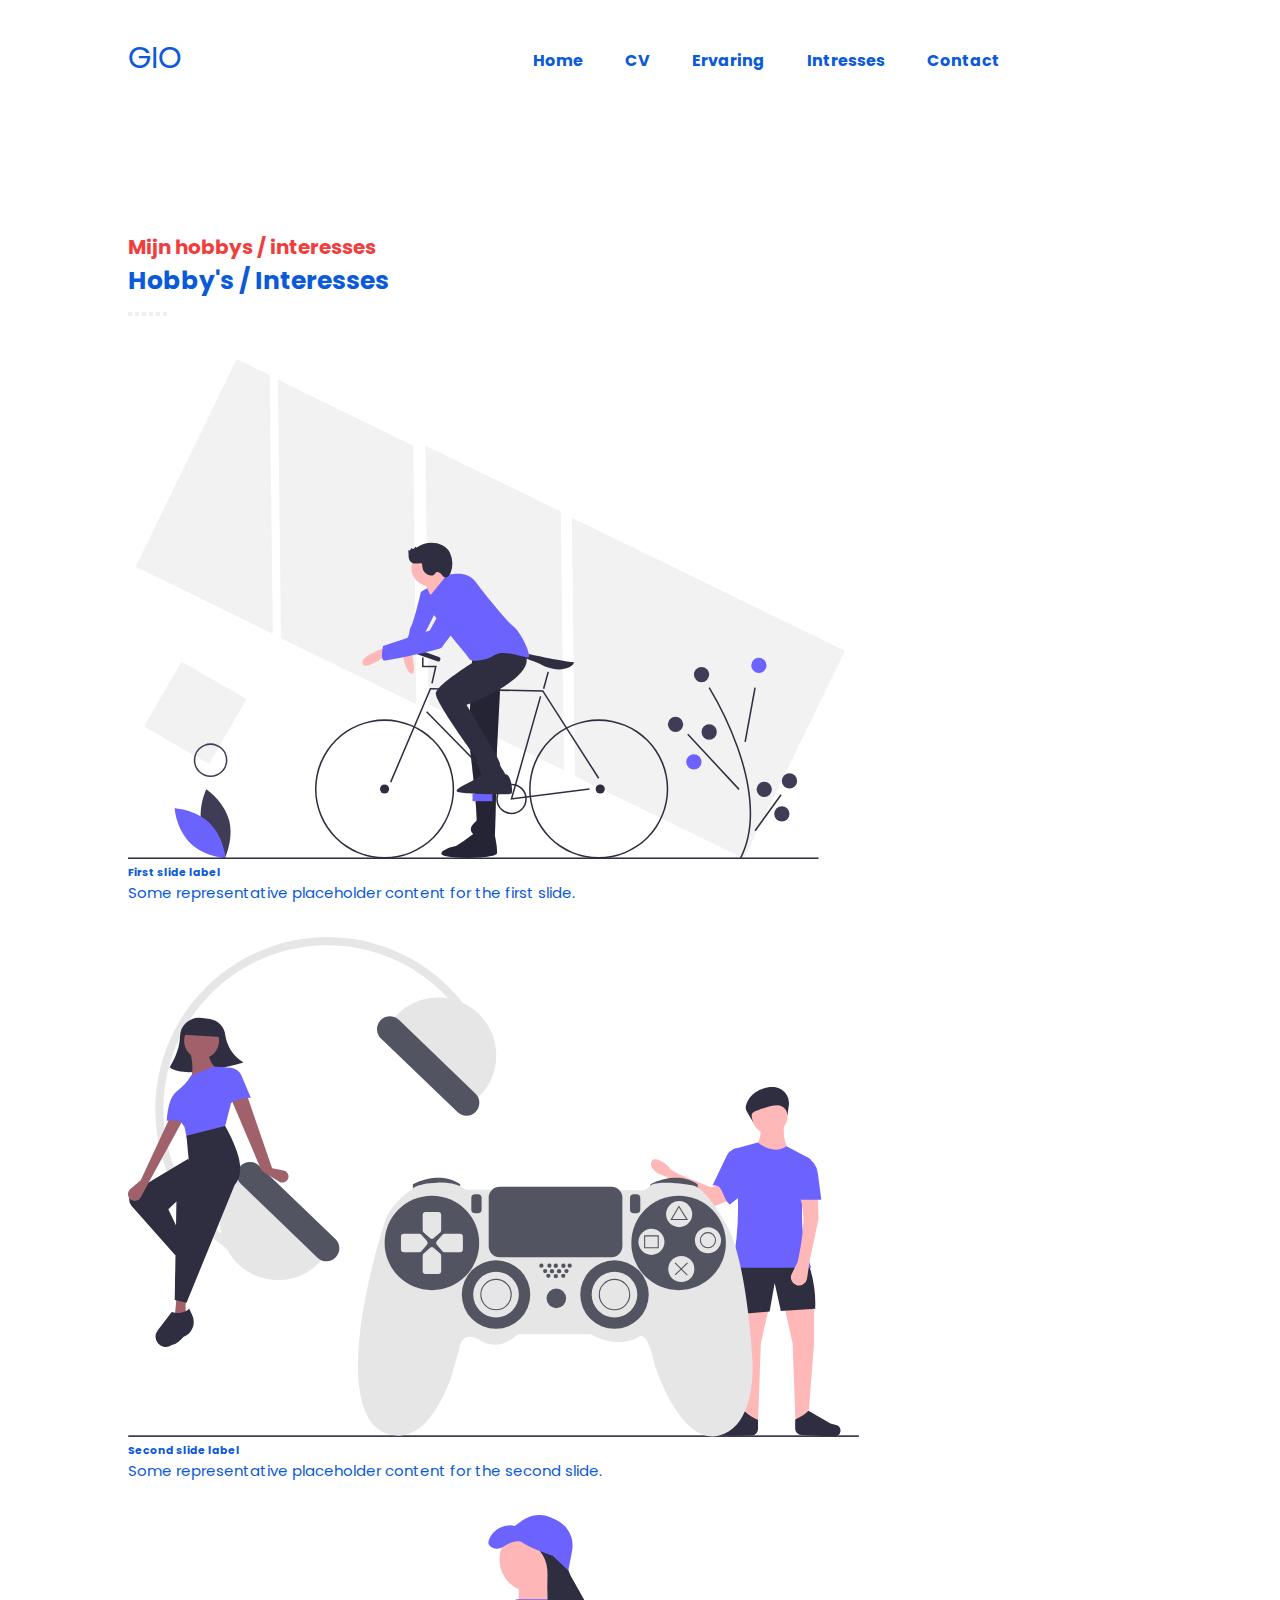
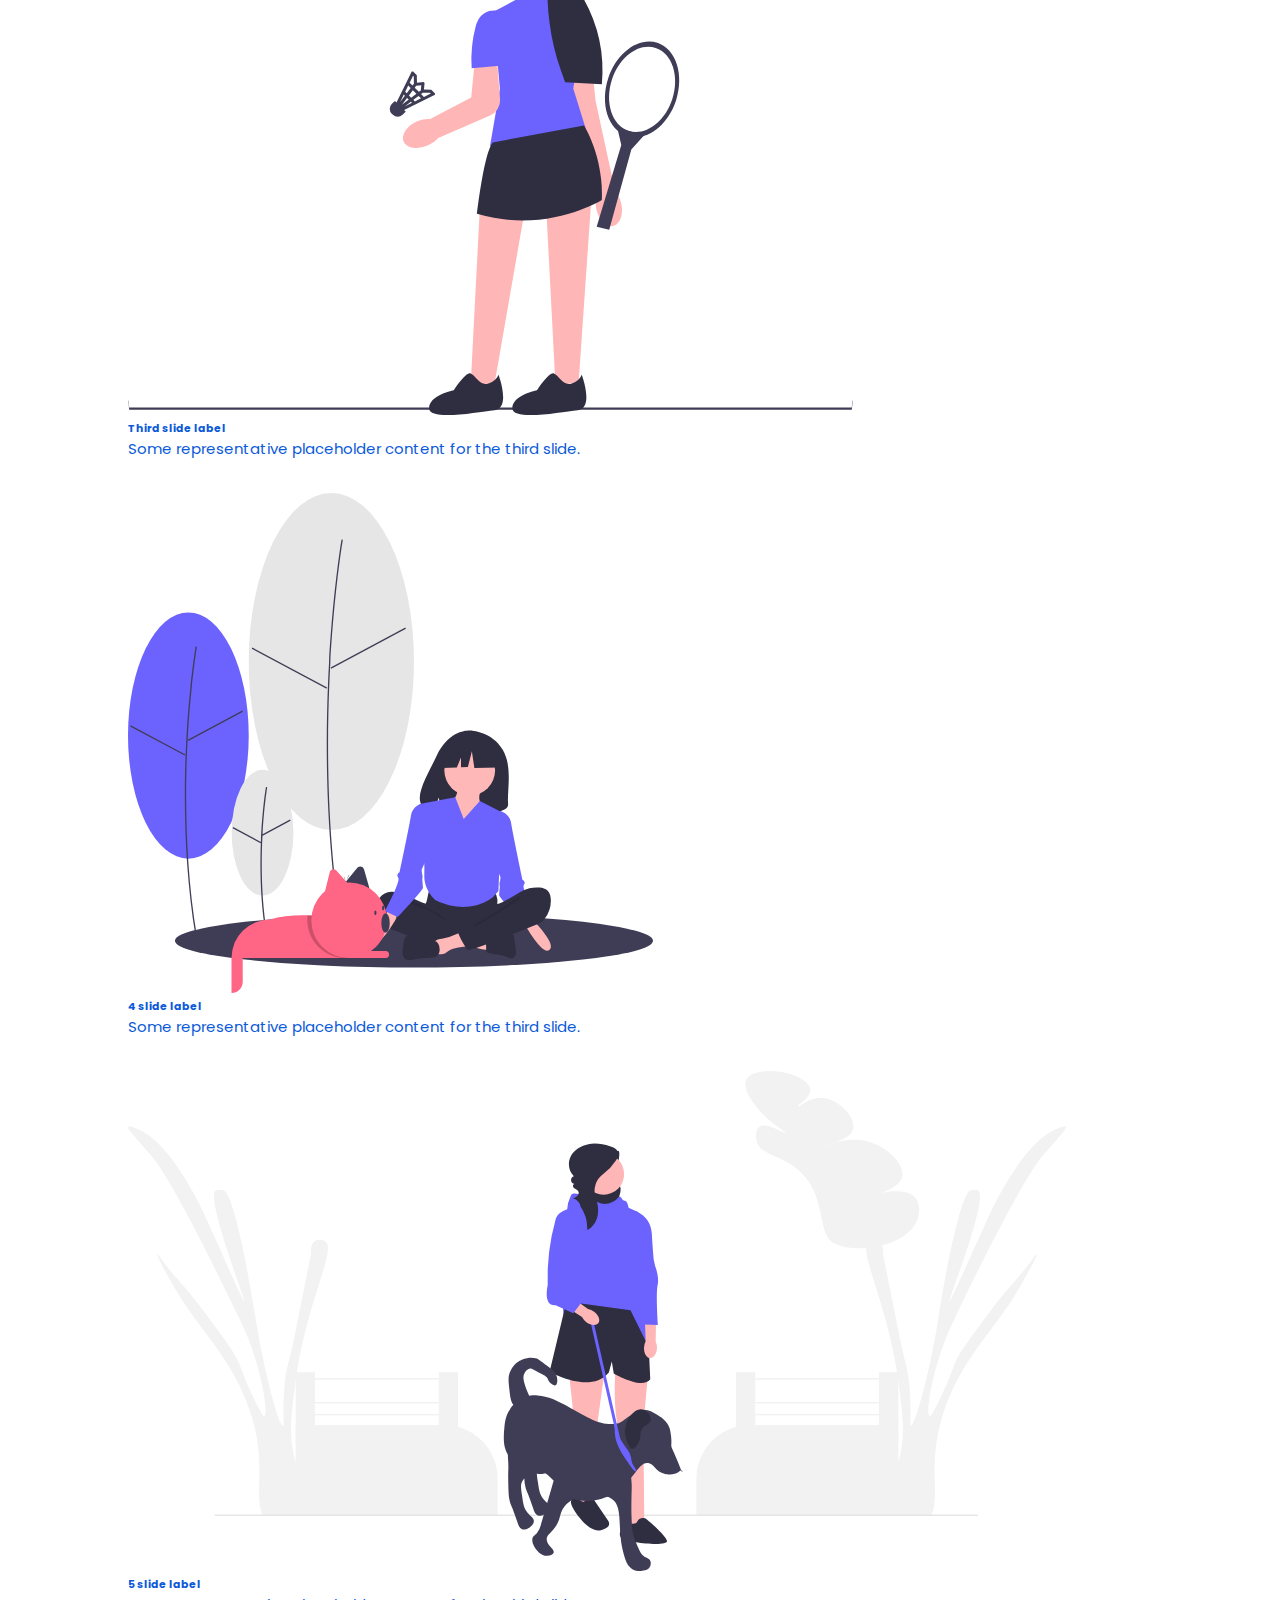
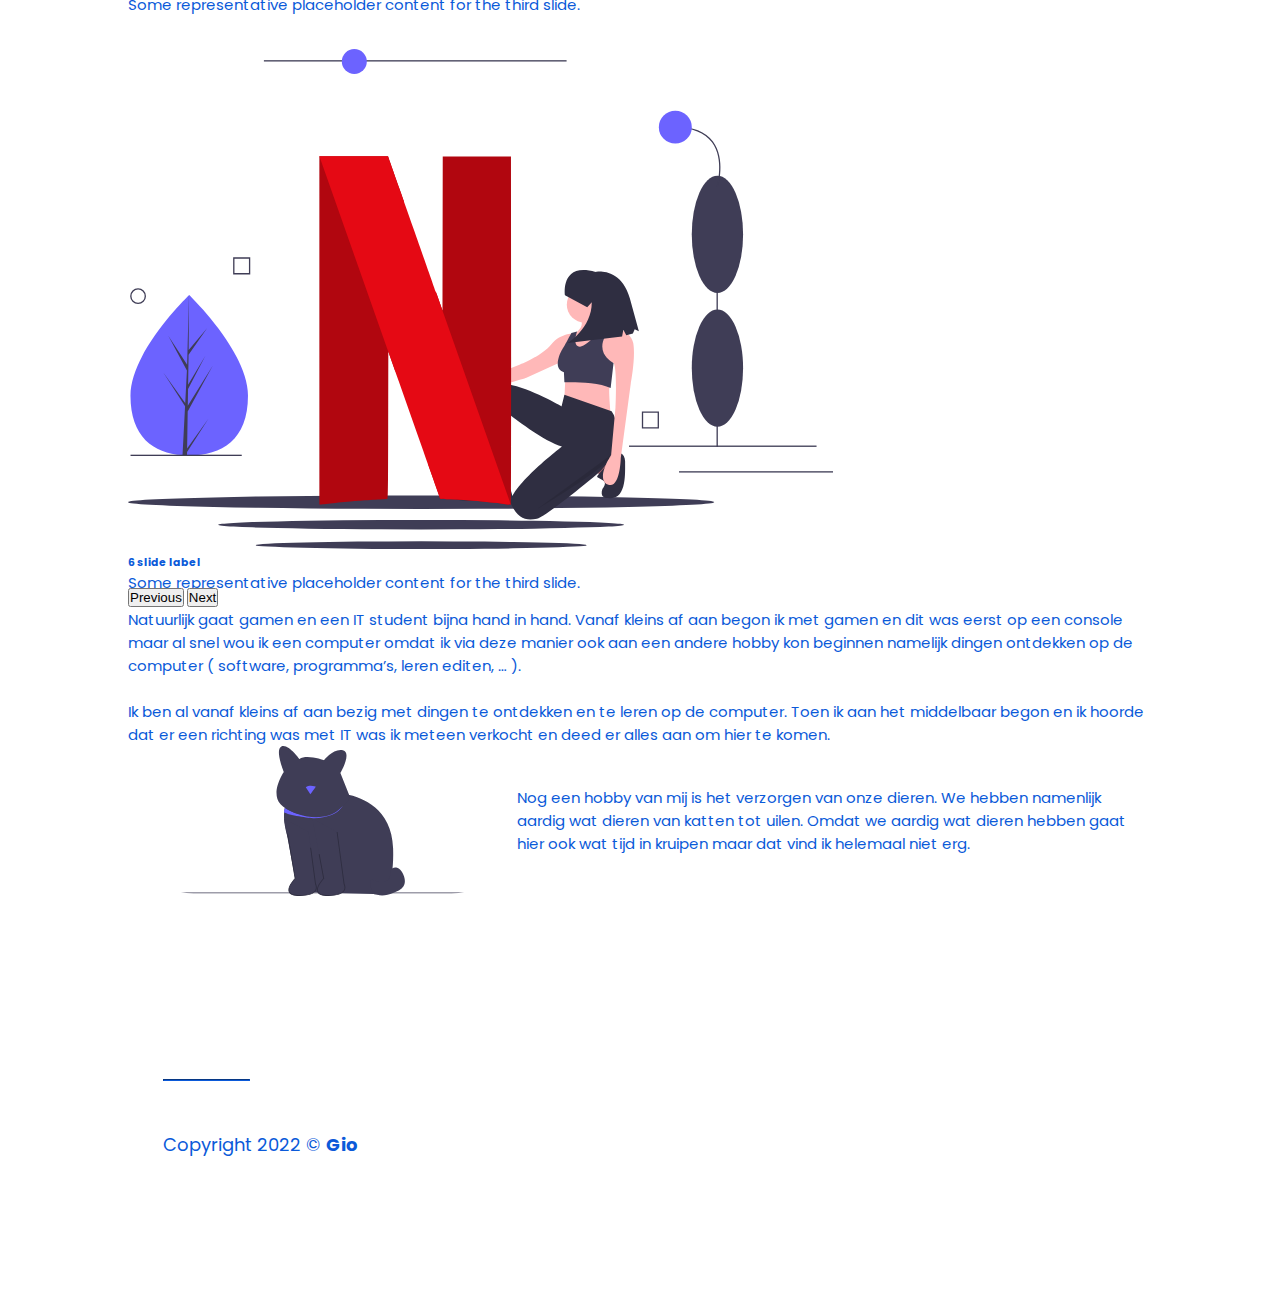
==== Intresses.html @ d93232ee "Uploaded Project 2 to github" ====
<!DOCTYPE html>
<html lang="en">

<head>
    <meta charset="UTF-8">
    <meta http-equiv="X-UA-Compatible" content="IE=edge">
    <meta name="viewport" content="width=device-width, initial-scale=1.0">
    <title>Intresses</title>
    <link rel="stylesheet" href="style.css">
    <link rel="stylesheet" href="https://cdnjs.cloudflare.com/ajax/libs/font-awesome/6.0.0-beta3/css/all.min.css"
        integrity="sha512-Fo3rlrZj/k7ujTnHg4CGR2D7kSs0v4LLanw2qksYuRlEzO+tcaEPQogQ0KaoGN26/zrn20ImR1DfuLWnOo7aBA=="
        crossorigin="anonymous" referrerpolicy="no-referrer" />
    <link rel="apple-touch-icon" sizes="180x180" href="assests/favicon/apple-touch-icon.png">
    <link rel="icon" type="image/png" sizes="32x32" href="assests//favicon/favicon-32x32.png">
    <link rel="icon" type="image/png" sizes="16x16" href="/assests/favicon/favicon-16x16.png">
    <link rel="manifest" href="assests/favicon/site.webmanifest">
    <link rel="mask-icon" href="assests/favicon/safari-pinned-tab.svg" color="#5bbad5">
    <link href="https://cdn.jsdelivr.net/npm/bootstrap@5.2.3/dist/css/bootstrap.min.css" rel="stylesheet"
        integrity="sha384-rbsA2VBKQhggwzxH7pPCaAqO46MgnOM80zW1RWuH61DGLwZJEdK2Kadq2F9CUG65" crossorigin="anonymous">
    <meta name="msapplication-TileColor" content="#da532c">
    <meta name="theme-color" content="#ffffff">
</head>

<body>
    <nav>
        <div>
            <p id="navigationgio"> GIO </p>
            <div>
                <p id="navigation">
                    <a href="index.html">Home</a>
                    <a href="CV.html">CV</a>
                    <a href="Ervaring.html">Ervaring</a>
                    <a href="Intresses.html">Intresses</a>
                    <a href="Contact.html">Contact</a>
                </p>
            </div>
        </div>
    </nav>

    <div class="tekst">
        <div>
            <h1>Mijn hobbys / interesses</h1>
            <h2>Hobby's / Interesses</h2>

            <div id="carouselExampleCaptions" class="carousel carousel-dark slide" data-bs-ride="false">
                <div class="carousel-indicators">
                    <button type="button" data-bs-target="#carouselExampleCaptions" data-bs-slide-to="0" class="active"
                        aria-current="true" aria-label="Slide 1"></button>
                    <button type="button" data-bs-target="#carouselExampleCaptions" data-bs-slide-to="1"
                        aria-label="Slide 2"></button>
                    <button type="button" data-bs-target="#carouselExampleCaptions" data-bs-slide-to="2"
                        aria-label="Slide 3"></button>
                    <button type="button" data-bs-target="#carouselExampleCaptions" data-bs-slide-to="3"
                        aria-label="Slide 4"></button>
                    <button type="button" data-bs-target="#carouselExampleCaptions" data-bs-slide-to="4"
                        aria-label="Slide 5"></button>
                    <button type="button" data-bs-target="#carouselExampleCaptions" data-bs-slide-to="5"
                        aria-label="Slide 6"></button>
                </div>
                <div class="carousel-inner">
                    <div class="carousel-item active">
                        <img src="/images/Slider1.svg" class="d-block w-100" alt="...">
                        <div class="carousel-caption d-none d-md-block">
                            <h5>First slide label</h5>
                            <p>Some representative placeholder content for the first slide.</p>
                        </div>
                    </div>
                    <div class="carousel-item">
                        <img src="/images/Slider2.svg" class="d-block w-100" alt="...">
                        <div class="carousel-caption d-none d-md-block">
                            <h5>Second slide label</h5>
                            <p>Some representative placeholder content for the second slide.</p>
                        </div>
                    </div>
                    <div class="carousel-item">
                        <img src="/images/Slider3.svg" class="d-block w-100" alt="...">
                        <div class="carousel-caption d-none d-md-block">
                            <h5>Third slide label</h5>
                            <p>Some representative placeholder content for the third slide.</p>
                        </div>
                    </div>
                    <div class="carousel-item">
                        <img src="/images/Slider4.svg" class="d-block w-100" alt="...">
                        <div class="carousel-caption d-none d-md-block">
                            <h5>4 slide label</h5>
                            <p>Some representative placeholder content for the third slide.</p>
                        </div>
                    </div>
                    <div class="carousel-item">
                        <img src="/images/Slider5.svg" class="d-block w-100" alt="...">
                        <div class="carousel-caption d-none d-md-block">
                            <h5>5 slide label</h5>
                            <p>Some representative placeholder content for the third slide.</p>
                        </div>
                    </div>
                    <div class="carousel-item">
                        <img src="/images/Slider6.svg" class="d-block w-100" alt="...">
                        <div class="carousel-caption d-none d-md-block">
                            <h5>6 slide label</h5>
                            <p>Some representative placeholder content for the third slide.</p>
                        </div>
                    </div>
                </div>
                <button class="carousel-control-prev" type="button" data-bs-target="#carouselExampleCaptions"
                    data-bs-slide="prev">
                    <span class="carousel-control-prev-icon" aria-hidden="true"></span>
                    <span class="visually-hidden">Previous</span>
                </button>
                <button class="carousel-control-next" type="button" data-bs-target="#carouselExampleCaptions"
                    data-bs-slide="next">
                    <span class="carousel-control-next-icon" aria-hidden="true"></span>
                    <span class="visually-hidden">Next</span>
                </button>
            </div>


            <p>Natuurlijk gaat gamen en een IT student bijna hand in hand. Vanaf kleins af aan begon ik met gamen en dit
                was eerst op een console maar al snel wou ik een computer omdat ik via deze manier ook aan een andere
                hobby kon beginnen namelijk dingen ontdekken op de computer ( software, programma’s, leren editen, … ).
                <br> <br>
                Ik ben al vanaf kleins af aan bezig met dingen te ontdekken en te leren op de computer. Toen ik aan het
                middelbaar begon en ik hoorde dat er een richting was met IT was ik meteen verkocht en deed er alles aan
                om hier te komen.</p>
        </div>
    </div>
    <div class="tekst interesse2 pt-4">
        <img src="/images/kat.svg" alt="InteresseKatFoto">
        <p>Nog een hobby van mij is het verzorgen van onze dieren. We hebben namenlijk aardig wat dieren van katten tot
            uilen. Omdat we aardig wat dieren hebben gaat hier ook wat tijd in kruipen maar dat vind ik helemaal niet
            erg.</p>
    </div>
    <footer id="contact">
        <div class="container">
            <div class="footer-cards">
                <div id="general-information">
                    <hr>
                    <p>Copyright 2022 &copy; <b>Gio</b></p>
                    <i class="fab fa-facebook-f"></i> <i class="fab fa-instagram"></i> <i class="fab fa-twitter"></i>
                </div>
            </div>
        </div>
    </footer>

    <script src="https://cdn.jsdelivr.net/npm/bootstrap@5.2.3/dist/js/bootstrap.bundle.min.js"
        integrity="sha384-kenU1KFdBIe4zVF0s0G1M5b4hcpxyD9F7jL+jjXkk+Q2h455rYXK/7HAuoJl+0I4" crossorigin="anonymous">
    </script>

</body>

</html>
---- style.css ----
@import url('https://fonts.googleapis.com/css2?family=Poppins:ital,wght@0,100;0,200;0,300;0,400;0,500;0,600;0,700;0,800;0,900;1,100;1,200;1,300;1,400;1,500;1,600;1,700;1,800;1,900&display=swap');

* {
    margin: 0;
    padding: 0;
}

body, html {
    color: #0b5ad9;
    font-family: "Poppins", sans-serif;
    font-size: 13px;
    padding-top: 116px; 
}

nav {
    width: 100%;
    background-color: #fff;
    position: fixed;
    top: 0;
    left: 0;
    height: 116px;
    display: flex;
    justify-content: center;
    align-items: center;
    z-index: 100000000000;
}

nav #navigationgio {
    color: #0b5ad9 !important;
    text-decoration: none;
    font-size: 30px;
}

nav a {
    color: #0b5ad9 !important;
    text-decoration: none;
}

nav div {
    display: flex;
    width: 80%;
}

nav div div {
    display: block;
    text-align: right;
}

nav #navigation {
    margin-bottom: 0;
    margin-top: 1rem;
    font-size: 16px;
    font-weight: bold;
}

nav #navigation a {
    margin-left: 3rem;
}

h1  {
    color: #f23d3d;
    font-size: 20px;
}

h2{
    color: #0b5ad9 ;
    font-size: 25px;
}

.tekst { 
    max-width: 80%;
    margin: auto;
}

.home,.profile ,.interesse ,.interesse2,.programmeren{
display: flex;
justify-content: space-between;
align-items: center;
}

.map{
    display: flex;
    justify-content: space-between;
    align-items: center;
}

.home img{
    max-width: 500px;
}
.profile img{
    max-height: 250px;
    border-radius: 50%;
}
.interesse img{
    max-height: 250px;
    border-radius: 25%;
}
.interesse2 img{
    max-height: 150px;
    border-radius: 25%;
}
.programmeren img{
    max-height: 300px;
}

.center{
    text-align: center;
    display: flex;
    justify-content: space-between;
    align-items: center;
}
.center div{
    flex-grow: 1;
}
.center img{
    max-height: 200px;
    transform:translateX(-350px);
}
.werkervaring, .opleiding, .hobbies, .vaardigheden{
    line-height: 3;
}
.vaardigheden ul{
    padding-left: 1rem;
    color: #0b5ad9;  
}
p {
    color: #0b5ad9;  
    font-size: 15px;
}
/* table ,td,th{
    width: 50%;
    border: 1px solid black;
}
table{
    border-collapse: collapse;
}
td, th{
    padding: 1rem;
} */
.knop{
    background-color: #f23d3d;
    border: none !important;
    padding: 10px 25px;
    border-radius: 50rem;
    font-weight: bold;
    font-size: 15px;
    font-family: "Poppins", sans-serif;
    color: #0b5ad9;
    text-decoration: none;
    display: inline-block;
}

.skill {
    display: flex;
    align-items: center;
    height: 35px;
}

.skill > p {
    min-width: 120px;
    margin-bottom: 0;
}

.skill > div {
    flex-grow: 1;
}

.item {
    display: flex;
    justify-content: space-between;
    align-items: center;
}

.item img {
    width: 25%;
}

footer {
    height: 400px;
    display: flex;
    justify-content: center;
    align-items: center;
}

footer .container {
    width: 80%;
    margin: auto;
}

.footer-cards {
    display: flex;
}

.footer-cards div#general-information,
.footer-cards div#contact-details,
.footer-cards div#maps {
    padding: 35px;
    width: 33.33%;
}

footer hr {
    width: 85px;
    border-color: #0b5ad9;
    margin-top: 75px;
    margin-bottom: 50px;
}

footer p {
    font-size: 18px;
}

footer img {
    margin-bottom: 30px;
}

footer i {
    color: #0b5ad9;
    margin-right: 25px;
    font-size: 20px;
}

footer a {
    color: #0b5ad9;
    text-decoration: none;
}

footer #contact-details p:nth-child(1) {
    font-size: 21px;
    font-weight: bold;
    margin-top: 25px;
    margin-bottom: 25px;
}

footer #contact-details div {
    display: flex;
    align-items: center;
    margin-bottom: 20px;
}

.footer-cards div#contact-details {
    margin-left: 50px;
}

  
  .slick-slide {
      margin: 0px 20px;
  }
  
  .slick-slide img {
      width: 100%;
  }
  
  .slick-slider
  {
      position: relative;
      display: block;
      box-sizing: border-box;
      -webkit-user-select: none;
      -moz-user-select: none;
      -ms-user-select: none;
              user-select: none;
      -webkit-touch-callout: none;
      -khtml-user-select: none;
      -ms-touch-action: pan-y;
          touch-action: pan-y;
      -webkit-tap-highlight-color: transparent;
  }
  
  .slick-list
  {
      position: relative;
      display: block;
      overflow: hidden;
      margin: 0;
      padding: 0;
  }
  .slick-list:focus
  {
      outline: none;
  }
  .slick-list.dragging
  {
      cursor: pointer;
      cursor: hand;
  }
  
  .slick-slider .slick-track,
  .slick-slider .slick-list
  {
      -webkit-transform: translate3d(0, 0, 0);
         -moz-transform: translate3d(0, 0, 0);
          -ms-transform: translate3d(0, 0, 0);
           -o-transform: translate3d(0, 0, 0);
              transform: translate3d(0, 0, 0);
  }
  
  .slick-track
  {
      position: relative;
      top: 0;
      left: 0;
      display: block;
  }
  .slick-track:before,
  .slick-track:after
  {
      display: table;
      content: '';
  }
  .slick-track:after
  {
      clear: both;
  }
  .slick-loading .slick-track
  {
      visibility: hidden;
  }
  
  .slick-slide
  {
      display: none;
      float: left;
      height: 100%;
      min-height: 1px;
  }
  [dir='rtl'] .slick-slide
  {
      float: right;
  }
  .slick-slide img
  {
      display: block;
  }
  .slick-slide.slick-loading img
  {
      display: none;
  }
  .slick-slide.dragging img
  {
      pointer-events: none;
  }
  .slick-initialized .slick-slide
  {
      display: block;
  }
  .slick-loading .slick-slide
  {
      visibility: hidden;
  }
  .slick-vertical .slick-slide
  {
      display: block;
      height: auto;
      border: 1px solid transparent;
  }
  .slick-arrow.slick-hidden {
      display: none;
  }

  .text-primary {
    color: #0b5ad9 !important;
  }

  .slide-cv {
    height: 200px;
  }

  .slide-cv img {
    height: 100%;
  }

  .logos {
    padding-top: 3rem;
    padding-bottom: 3rem;
  }

  .carousel-item img {
    border-radius: 0 !important;
  }

  #carouselExampleCaptions {
    width: 100%;
  }

  .carousel-item {
    height: 500px;
    padding-top: 3rem;
    padding-bottom: 3rem;
  }

  .carousel-item img {
    height: 100%;
    width: auto;
  }

  .carousel-caption {
    background-color: rgba(255,255,255,0.75);
    border-radius: 5px;
  }

  .carousel-caption h5 {
    font-weight: bold;
  }

  .form-control {
    margin-bottom: 1rem;
  }
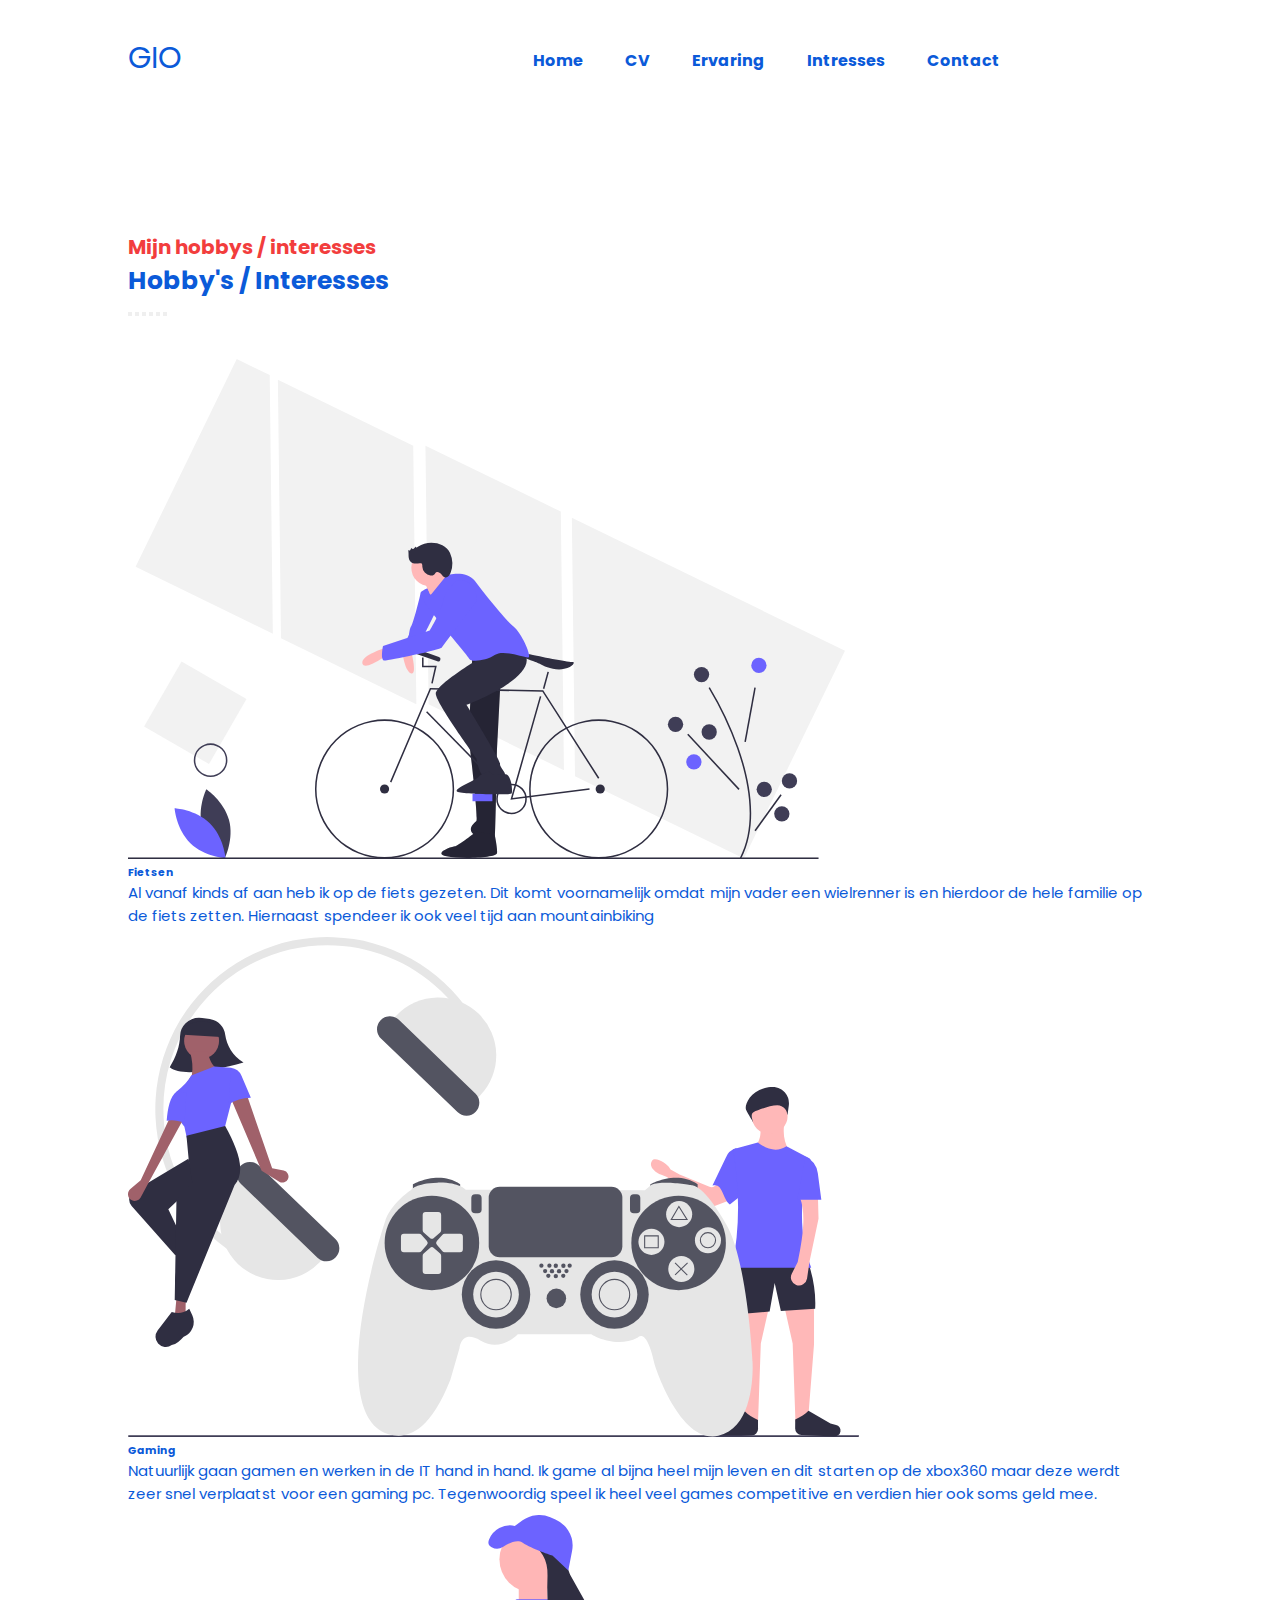
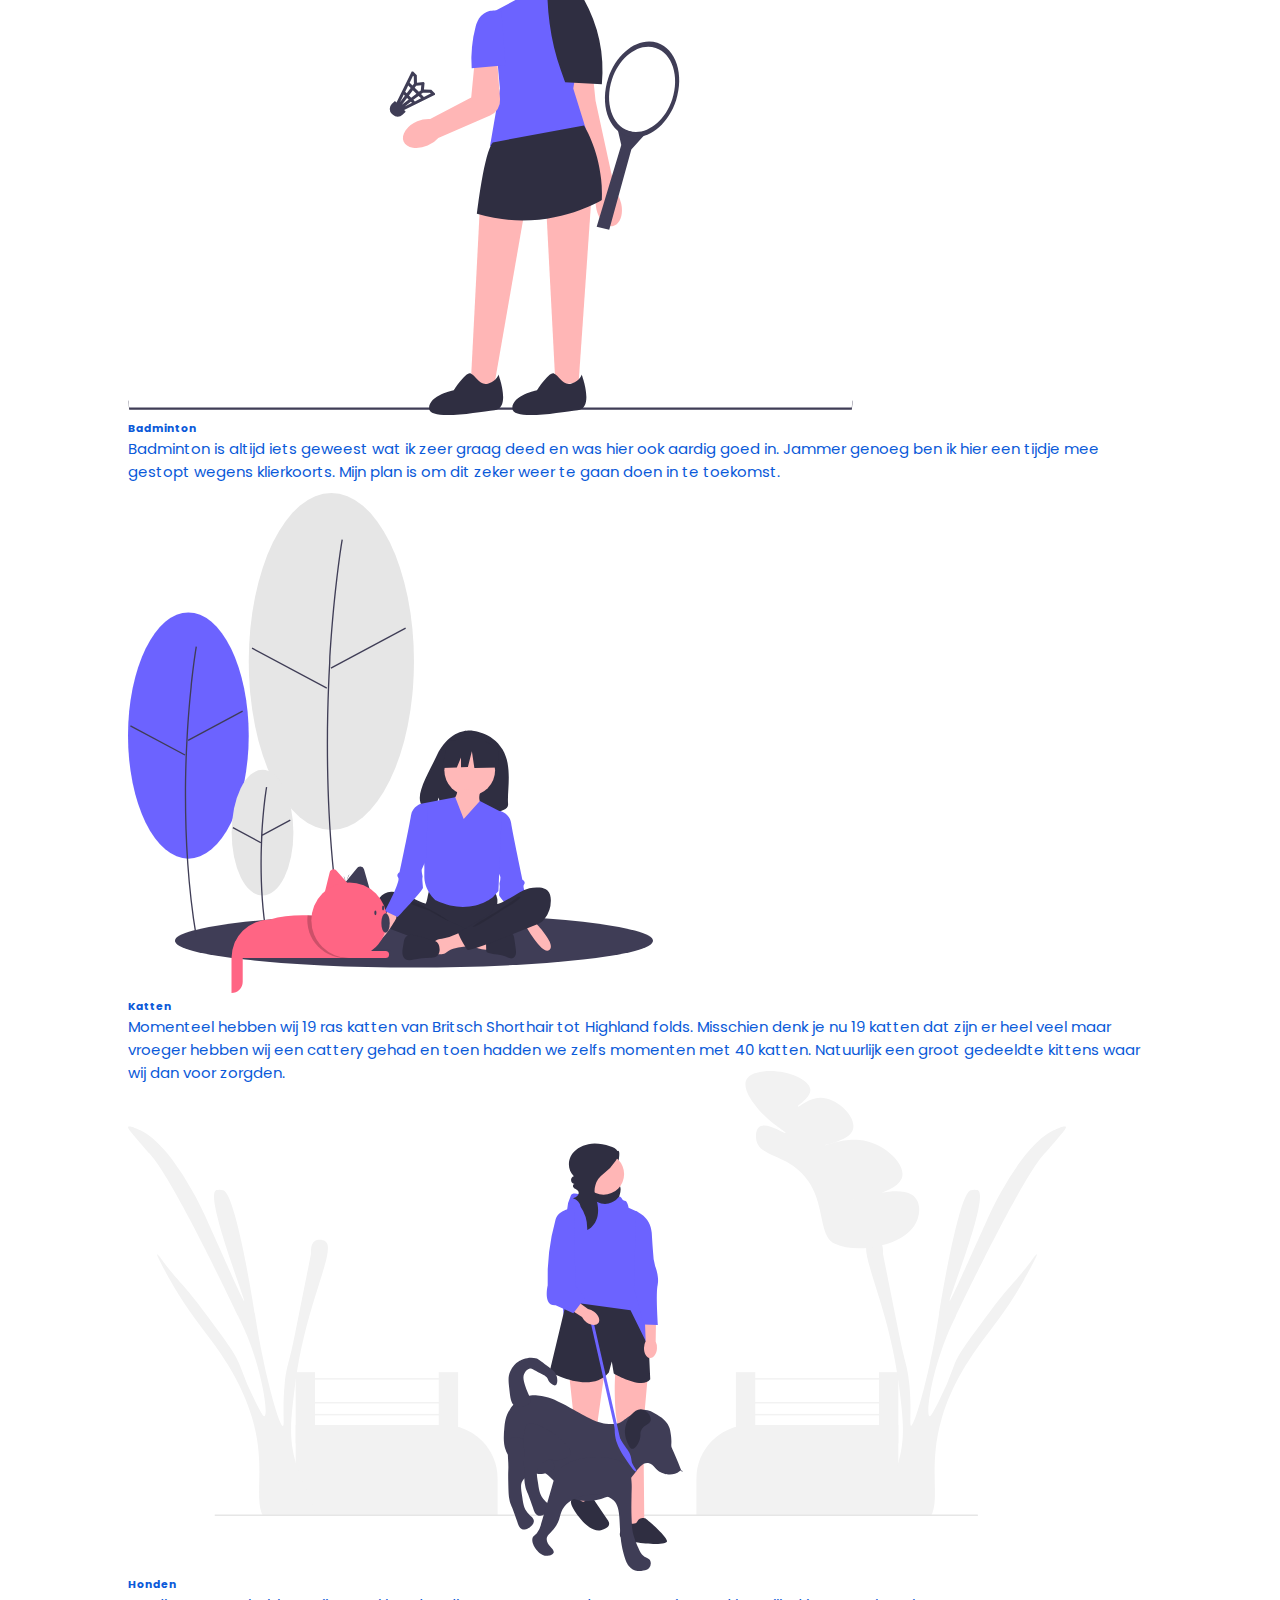
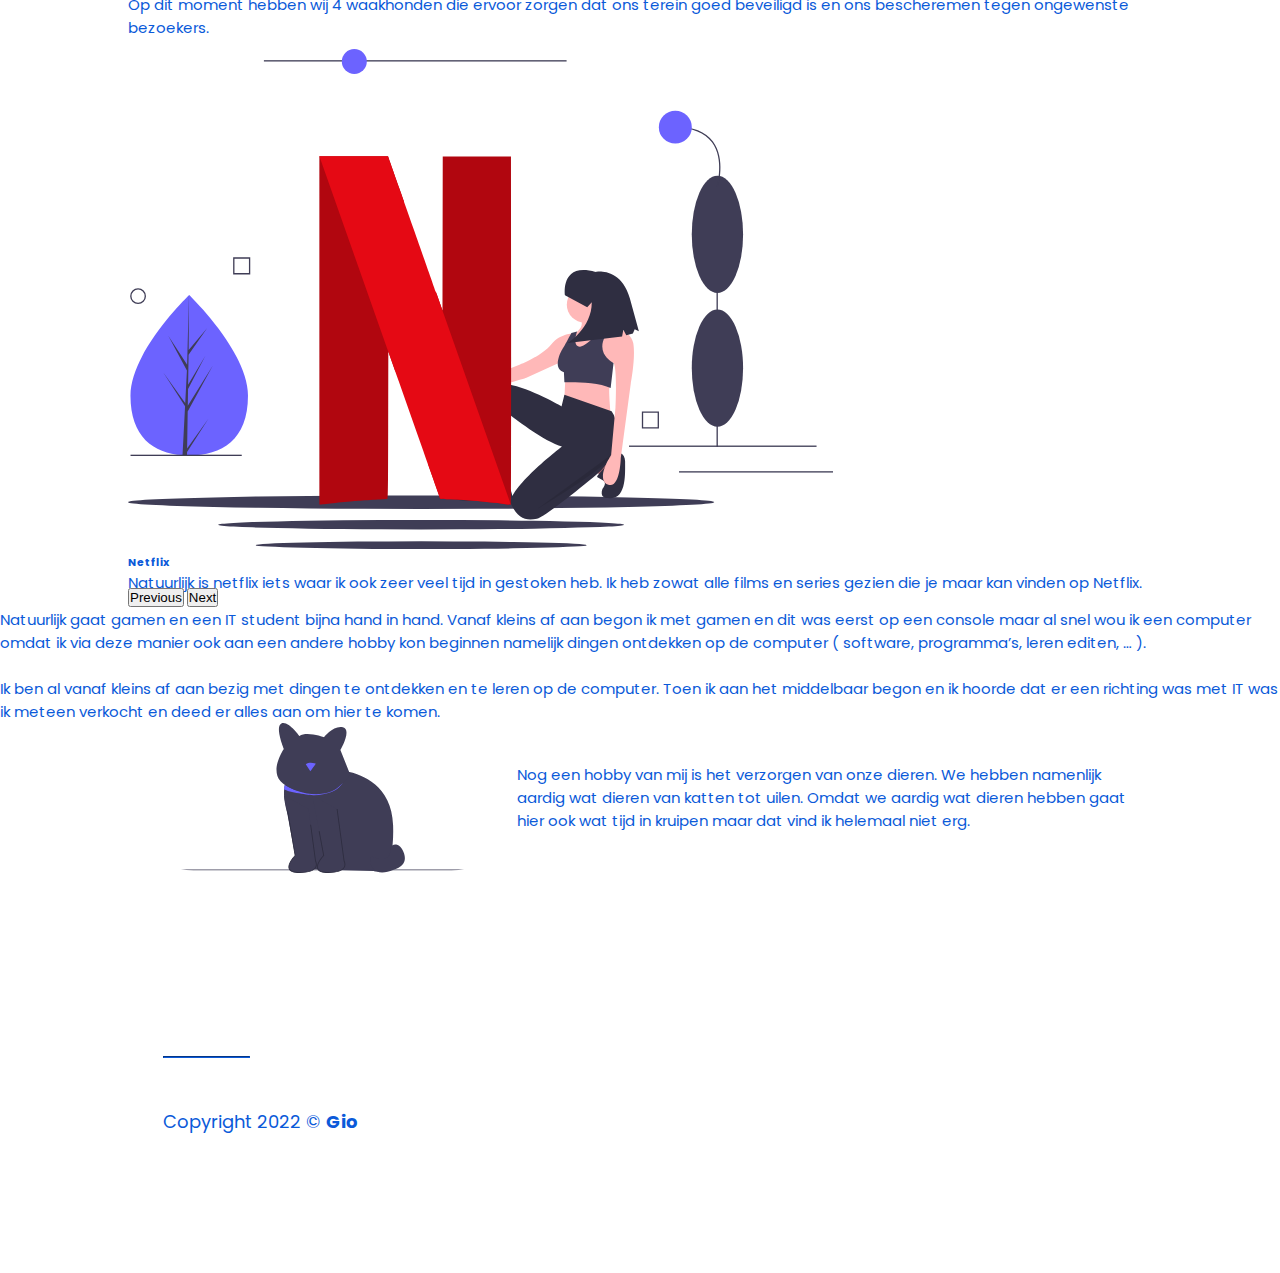
==== commit db9dde54: "Updated Interesse.html" ====
--- a/Intresses.html
+++ b/Intresses.html
@@ -61,43 +61,45 @@
                     <div class="carousel-item active">
                         <img src="/images/Slider1.svg" class="d-block w-100" alt="...">
                         <div class="carousel-caption d-none d-md-block">
-                            <h5>First slide label</h5>
-                            <p>Some representative placeholder content for the first slide.</p>
+                            <h5>Fietsen</h5>
+                            <p>Al vanaf kinds af aan heb ik op de fiets gezeten. Dit komt voornamelijk omdat mijn vader een wielrenner is en hierdoor de hele familie op de fiets zetten. Hiernaast spendeer ik ook veel tijd aan mountainbiking</p>
                         </div>
                     </div>
                     <div class="carousel-item">
                         <img src="/images/Slider2.svg" class="d-block w-100" alt="...">
                         <div class="carousel-caption d-none d-md-block">
-                            <h5>Second slide label</h5>
-                            <p>Some representative placeholder content for the second slide.</p>
+                            <h5>Gaming</h5>
+                            <p>Natuurlijk gaan gamen en werken in de IT hand in hand. Ik game al bijna heel mijn leven en dit starten op de xbox360 maar deze werdt zeer snel verplaatst voor een gaming pc. Tegenwoordig speel ik heel veel games competitive en verdien hier ook soms geld mee. </p>
                         </div>
                     </div>
                     <div class="carousel-item">
                         <img src="/images/Slider3.svg" class="d-block w-100" alt="...">
                         <div class="carousel-caption d-none d-md-block">
-                            <h5>Third slide label</h5>
-                            <p>Some representative placeholder content for the third slide.</p>
+                            <h5>Badminton</h5>
+                            <p>Badminton is altijd iets geweest wat ik zeer graag deed en was hier ook aardig goed in. Jammer genoeg ben ik hier een tijdje mee gestopt wegens klierkoorts. Mijn plan is om dit zeker weer te gaan doen in te toekomst.</p>
                         </div>
                     </div>
                     <div class="carousel-item">
                         <img src="/images/Slider4.svg" class="d-block w-100" alt="...">
                         <div class="carousel-caption d-none d-md-block">
-                            <h5>4 slide label</h5>
-                            <p>Some representative placeholder content for the third slide.</p>
+                            <h5>Katten</h5>
+                            <p>Momenteel hebben wij 19 ras katten van Britsch Shorthair tot Highland folds. Misschien denk je nu 19 katten dat zijn er heel veel maar vroeger hebben wij een cattery gehad en toen hadden we zelfs momenten met 40 katten. Natuurlijk een groot gedeeldte kittens waar wij dan voor zorgden.</p>
                         </div>
                     </div>
                     <div class="carousel-item">
                         <img src="/images/Slider5.svg" class="d-block w-100" alt="...">
                         <div class="carousel-caption d-none d-md-block">
-                            <h5>5 slide label</h5>
-                            <p>Some representative placeholder content for the third slide.</p>
+                            <h5>Honden</h5>
+                            <p>Op dit moment hebben wij 4 waakhonden die ervoor zorgen dat ons terein goed beveiligd is en ons bescheremen tegen ongewenste bezoekers.</p>
+                          </div>
                         </div>
                     </div>
                     <div class="carousel-item">
                         <img src="/images/Slider6.svg" class="d-block w-100" alt="...">
                         <div class="carousel-caption d-none d-md-block">
-                            <h5>6 slide label</h5>
-                            <p>Some representative placeholder content for the third slide.</p>
+                            <h5>Netflix</h5>
+                            <p>Natuurlijk is netflix iets waar ik ook zeer veel tijd in gestoken heb. Ik heb zowat alle films en series gezien die je maar kan vinden op Netflix.</p>
+                          </div>
                         </div>
                     </div>
                 </div>
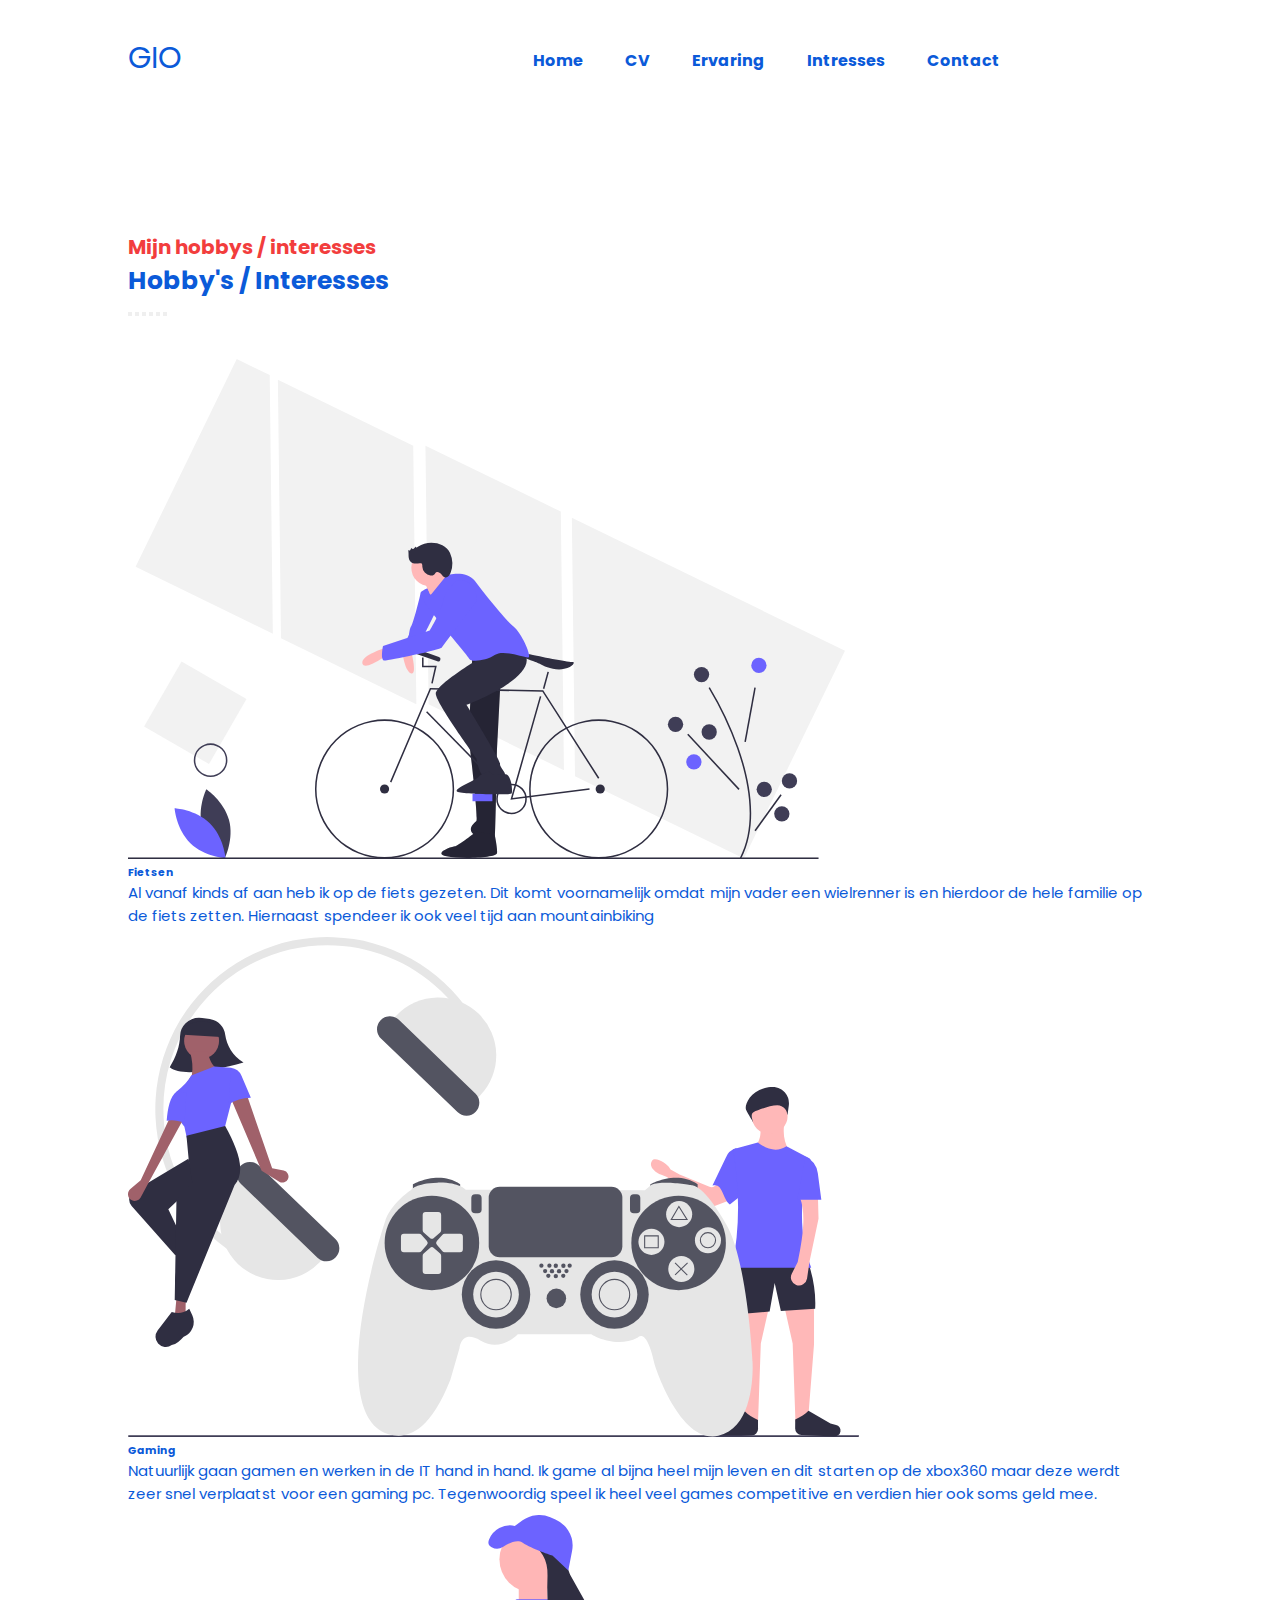
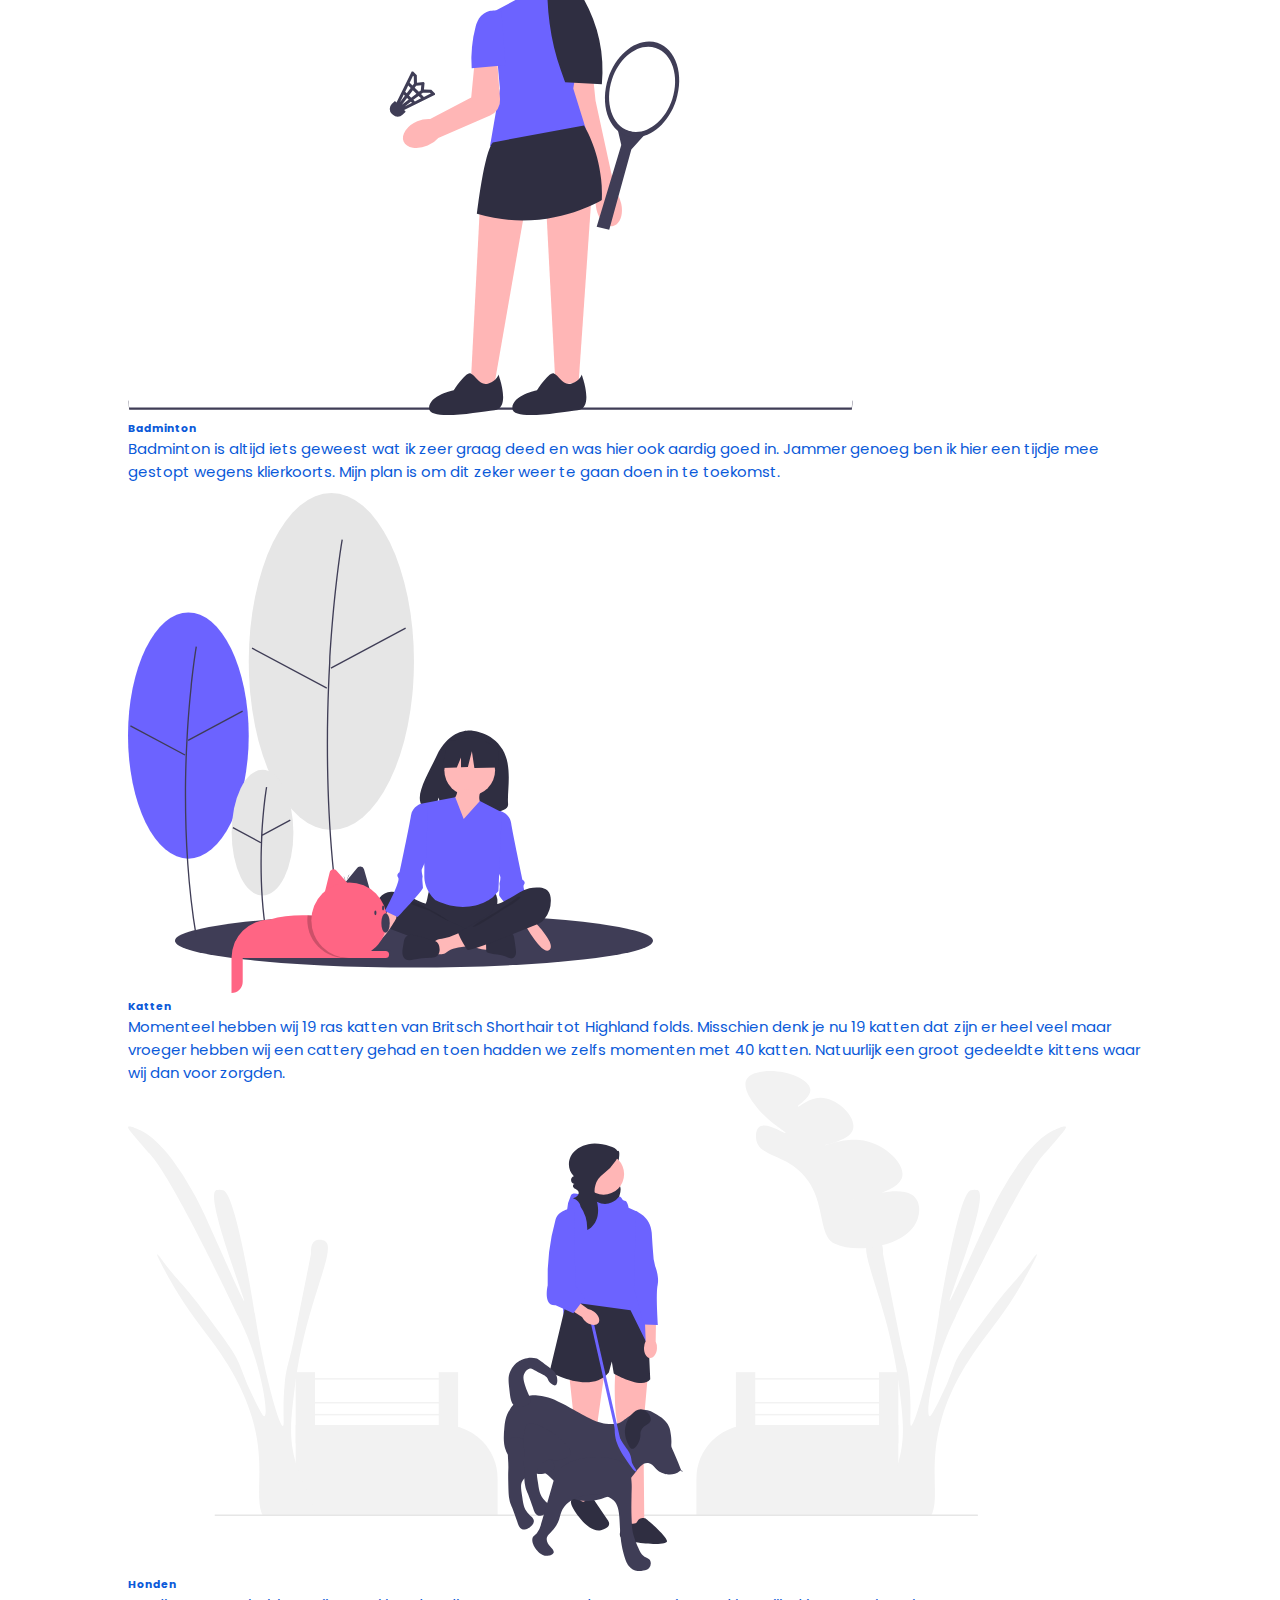
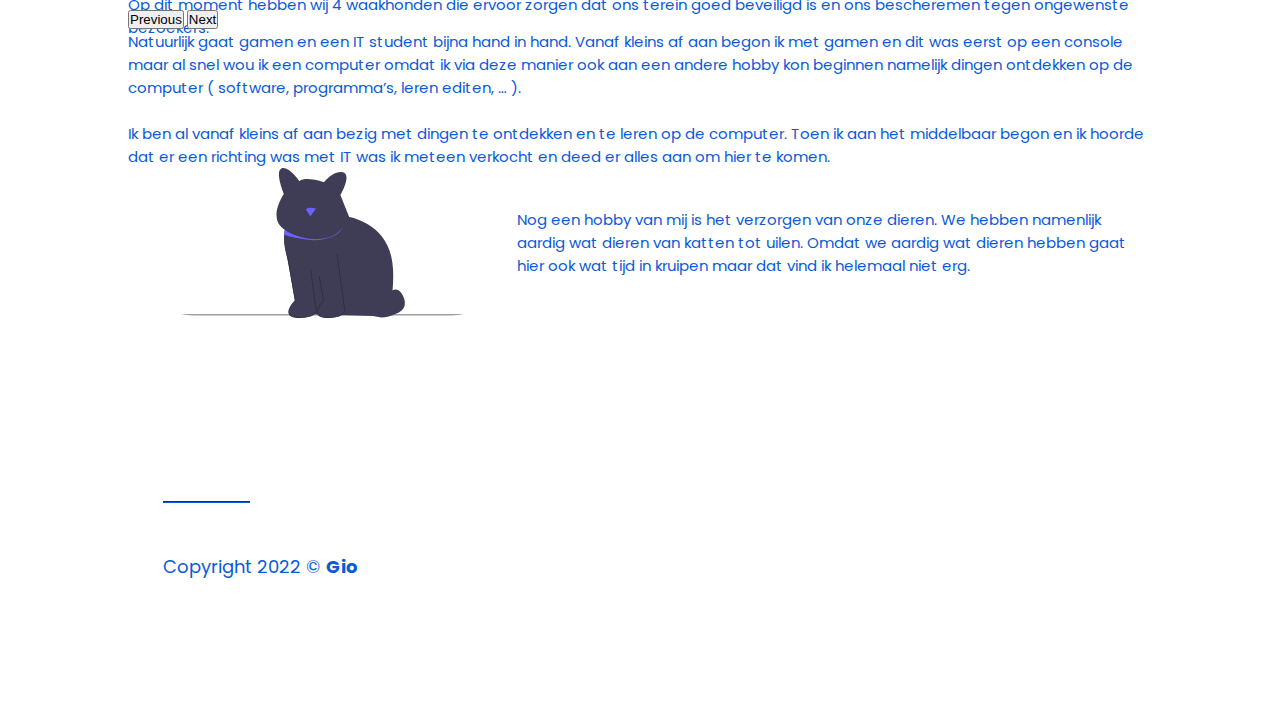
==== commit 7c4d9079: "Update Carousel" ====
--- a/Intresses.html
+++ b/Intresses.html
@@ -94,14 +94,6 @@
                           </div>
                         </div>
                     </div>
-                    <div class="carousel-item">
-                        <img src="/images/Slider6.svg" class="d-block w-100" alt="...">
-                        <div class="carousel-caption d-none d-md-block">
-                            <h5>Netflix</h5>
-                            <p>Natuurlijk is netflix iets waar ik ook zeer veel tijd in gestoken heb. Ik heb zowat alle films en series gezien die je maar kan vinden op Netflix.</p>
-                          </div>
-                        </div>
-                    </div>
                 </div>
                 <button class="carousel-control-prev" type="button" data-bs-target="#carouselExampleCaptions"
                     data-bs-slide="prev">
@@ -116,15 +108,17 @@
             </div>
 
 
-            <p>Natuurlijk gaat gamen en een IT student bijna hand in hand. Vanaf kleins af aan begon ik met gamen en dit
-                was eerst op een console maar al snel wou ik een computer omdat ik via deze manier ook aan een andere
-                hobby kon beginnen namelijk dingen ontdekken op de computer ( software, programma’s, leren editen, … ).
-                <br> <br>
-                Ik ben al vanaf kleins af aan bezig met dingen te ontdekken en te leren op de computer. Toen ik aan het
-                middelbaar begon en ik hoorde dat er een richting was met IT was ik meteen verkocht en deed er alles aan
-                om hier te komen.</p>
         </div>
     </div>
+    <div class="tekst interesse2 pt-4">
+        <p>Natuurlijk gaat gamen en een IT student bijna hand in hand. Vanaf kleins af aan begon ik met gamen en dit
+            was eerst op een console maar al snel wou ik een computer omdat ik via deze manier ook aan een andere
+            hobby kon beginnen namelijk dingen ontdekken op de computer ( software, programma’s, leren editen, … ).
+            <br> <br>
+            Ik ben al vanaf kleins af aan bezig met dingen te ontdekken en te leren op de computer. Toen ik aan het
+            middelbaar begon en ik hoorde dat er een richting was met IT was ik meteen verkocht en deed er alles aan
+            om hier te komen.</p>
+        </div>
     <div class="tekst interesse2 pt-4">
         <img src="/images/kat.svg" alt="InteresseKatFoto">
         <p>Nog een hobby van mij is het verzorgen van onze dieren. We hebben namenlijk aardig wat dieren van katten tot
